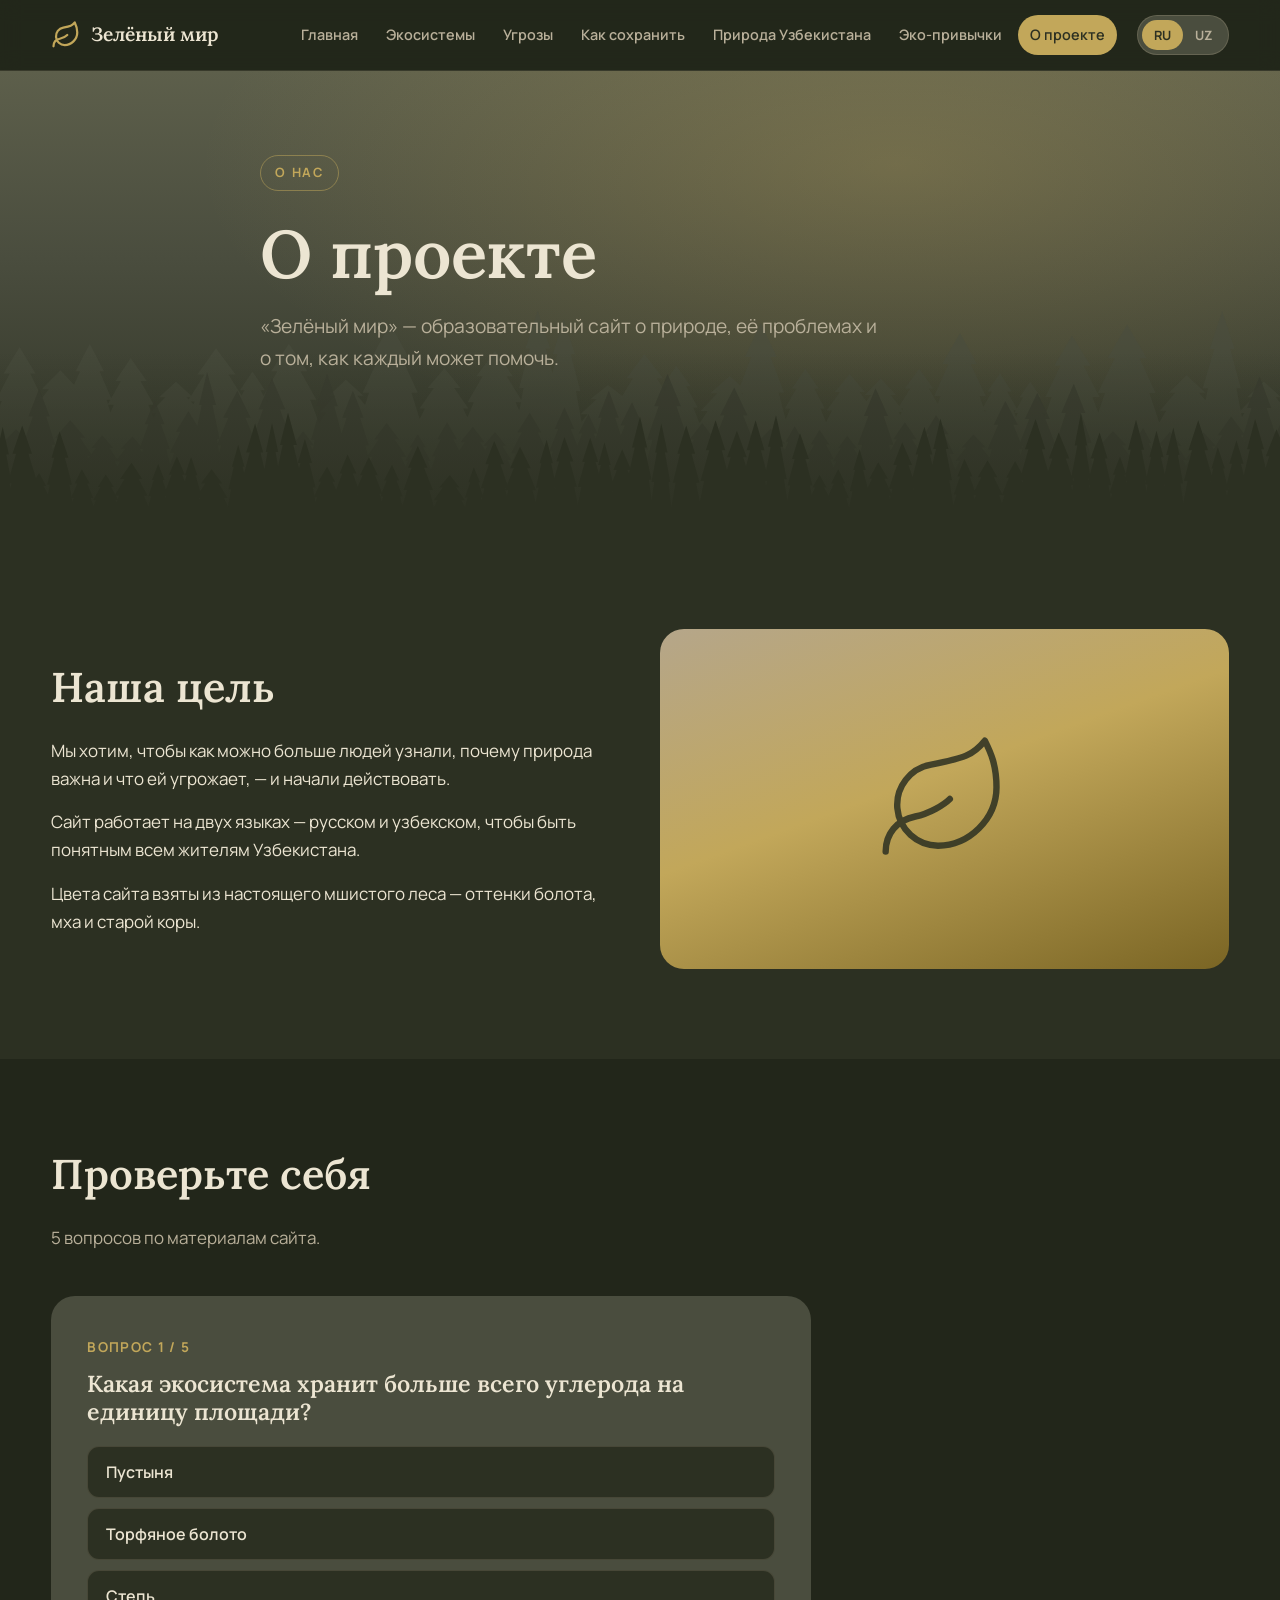
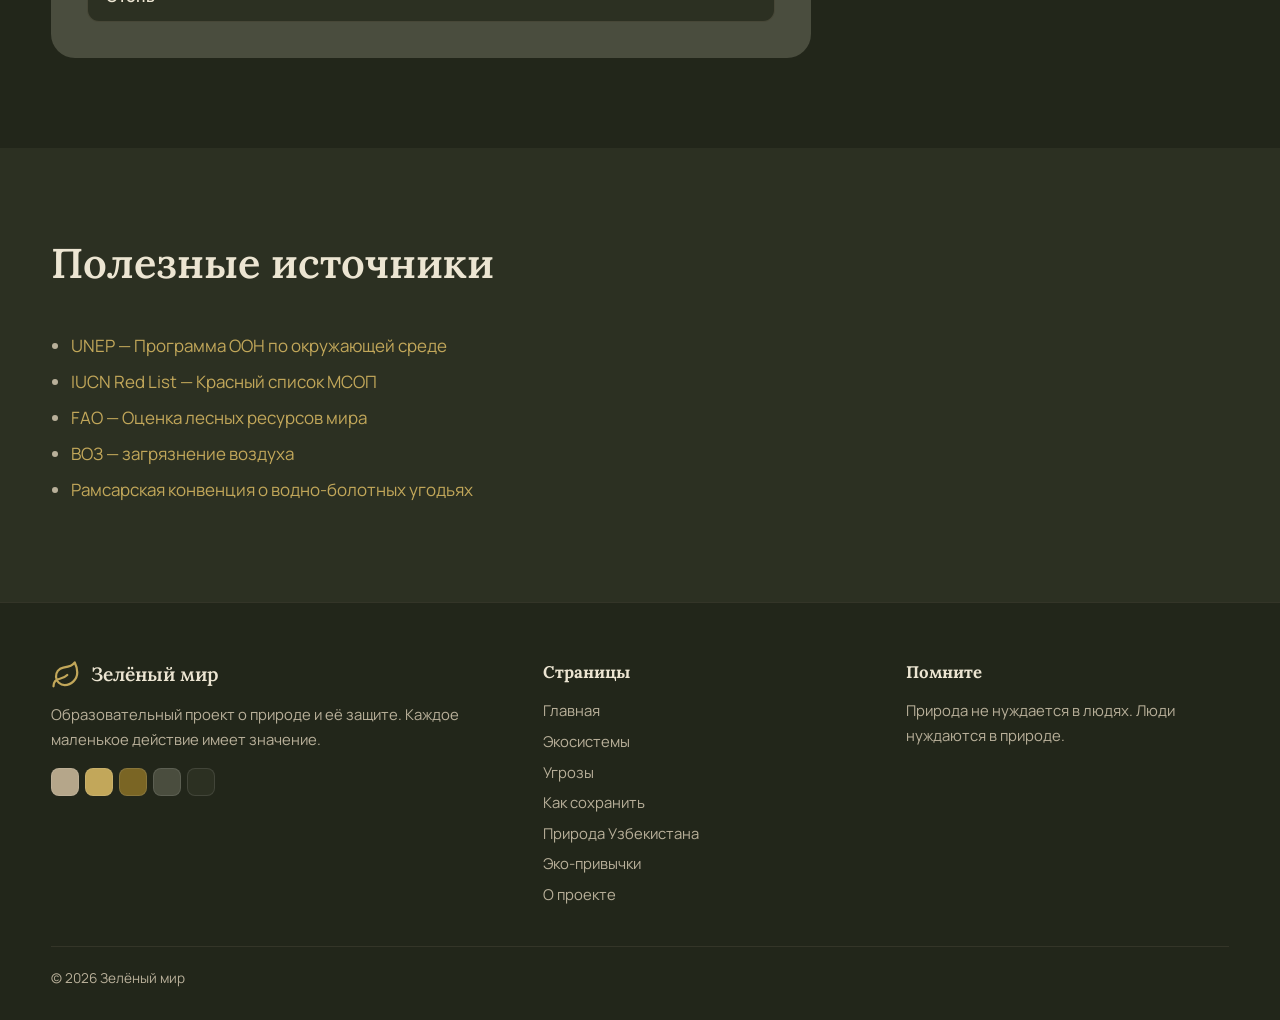
==== about.html @ 2552abb0 "Add files via upload" ====
<!DOCTYPE html>
<html lang="ru">
<head>
<meta charset="UTF-8">
<meta name="viewport" content="width=device-width, initial-scale=1.0">
<title>О проекте — Зелёный мир</title>
<meta name="description" content="Сайт о природе и о том, как её сохранить. Tabiat va uni asrash haqida sayt.">
<meta name="theme-color" content="#2C3022">
<script>try{var l=localStorage.getItem("lang");if(l)document.documentElement.lang=l}catch(e){}</script>
<link rel="icon" href="data:image/svg+xml,%3Csvg xmlns='http://www.w3.org/2000/svg' viewBox='0 0 24 24' fill='none' stroke='%23C2A75A' stroke-width='2'%3E<path d='M11 20A7 7 0 0 1 9.8 6.1C15.5 5 17 4.48 19 2c1 2 2 4.18 2 8 0 5.5-4.78 10-10 10Z'/><path d='M2 21c0-3 1.85-5.36 5.08-6C9.5 14.52 12 13 13 12'/>%3C/svg%3E">
<link rel="preconnect" href="https://fonts.googleapis.com">
<link rel="preconnect" href="https://fonts.gstatic.com" crossorigin>
<link href="https://fonts.googleapis.com/css2?family=Lora:wght@500;600;700&family=Manrope:wght@400;600;700&display=swap" rel="stylesheet">
<link rel="stylesheet" href="css/style.css">
</head>
<body data-title-ru="О проекте — Зелёный мир" data-title-uz="Loyiha haqida — Yashil dunyo">
<header class="header">
  <div class="container">
    <a href="index.html" class="logo"><svg class="icon" viewBox="0 0 24 24" aria-hidden="true"><path d="M11 20A7 7 0 0 1 9.8 6.1C15.5 5 17 4.48 19 2c1 2 2 4.18 2 8 0 5.5-4.78 10-10 10Z"/><path d="M2 21c0-3 1.85-5.36 5.08-6C9.5 14.52 12 13 13 12"/></svg><span data-l="ru">Зелёный мир</span><span data-l="uz">Yashil dunyo</span></a>
    <nav class="nav"><a href="index.html"><span data-l="ru">Главная</span><span data-l="uz">Bosh sahifa</span></a><a href="ecosystems.html"><span data-l="ru">Экосистемы</span><span data-l="uz">Ekotizimlar</span></a><a href="threats.html"><span data-l="ru">Угрозы</span><span data-l="uz">Tahdidlar</span></a><a href="protect.html"><span data-l="ru">Как сохранить</span><span data-l="uz">Qanday asraymiz</span></a><a href="uzbekistan.html"><span data-l="ru">Природа Узбекистана</span><span data-l="uz">Oʻzbekiston tabiati</span></a><a href="habits.html"><span data-l="ru">Эко-привычки</span><span data-l="uz">Eko-odatlar</span></a><a href="about.html" class="active"><span data-l="ru">О проекте</span><span data-l="uz">Loyiha haqida</span></a></nav>
    <div class="lang-switch" role="group" aria-label="Language">
      <button data-set="ru">RU</button><button data-set="uz">UZ</button>
    </div>
    <button class="burger" aria-label="Menu"><svg class="icon" viewBox="0 0 24 24" aria-hidden="true"><path d="M4 6h16M4 12h16M4 18h16"/></svg></button>
  </div>
</header>
<main>
<section class="hero small">
  <div class="container hero-content">
    <span class="eyebrow"><span data-l="ru">О нас</span><span data-l="uz">Biz haqimizda</span></span>
    <h1 data-l="ru">О проекте</h1><h1 data-l="uz">Loyiha haqida</h1>
    <p class="lead" data-l="ru">«Зелёный мир» — образовательный сайт о природе, её проблемах и о том, как каждый может помочь.</p><p class="lead" data-l="uz">«Yashil dunyo» — tabiat, uning muammolari va har kim qanday yordam bera olishi haqidagi taʼlimiy sayt.</p>
    
  </div>
  <svg class="forest" viewBox="0 0 1440 400" preserveAspectRatio="none" aria-hidden="true"><path fill="#4A4D3E" opacity="0.55" d="M0 400 L0 230 L-10 230 L2 184.85 L-5 184.85 L11 142.27999999999997 L4 142.27999999999997 L22 101 L40 142.27999999999997 L34 142.27999999999997 L49 184.85 L43 184.85 L54 230 L31 230 L44 197.45 L37 197.45 L55 166.76 L47 166.76 L68 137 L88 166.76 L81 166.76 L99 197.45 L91 197.45 L104 230 L72 230 L82 183.1 L76 183.1 L90 138.88 L85 138.88 L101 96 L117 138.88 L112 138.88 L126 183.1 L120 183.1 L130 230 L116 230 L128 190.8 L121 190.8 L136 153.83999999999997 L130 153.83999999999997 L147 118 L165 153.83999999999997 L158 153.83999999999997 L173 190.8 L167 190.8 L178 230 L164 230 L176 203.75 L169 203.75 L186 179.0 L179 179.0 L198 155 L217 179.0 L210 179.0 L227 203.75 L220 203.75 L232 230 L205 230 L219 185.55 L211 185.55 L230 143.64 L222 143.64 L243 103 L265 143.64 L257 143.64 L276 185.55 L268 185.55 L282 230 L259 230 L268 198.15 L263 198.15 L275 168.12 L270 168.12 L284 139 L298 168.12 L293 168.12 L305 198.15 L300 198.15 L309 230 L288 230 L302 183.1 L294 183.1 L312 138.88 L305 138.88 L325 96 L346 138.88 L338 138.88 L356 183.1 L349 183.1 L362 230 L354 230 L367 202.7 L360 202.7 L377 176.95999999999998 L370 176.95999999999998 L389 152 L409 176.95999999999998 L402 176.95999999999998 L418 202.7 L411 202.7 L424 230 L402 230 L415 172.25 L408 172.25 L426 117.8 L418 117.8 L439 65 L460 117.8 L452 117.8 L470 172.25 L463 172.25 L476 230 L466 230 L478 196.4 L472 196.4 L488 164.72 L481 164.72 L500 134 L518 164.72 L511 164.72 L527 196.4 L521 196.4 L533 230 L520 230 L533 186.95 L526 186.95 L543 146.36 L536 146.36 L557 107 L577 146.36 L570 146.36 L588 186.95 L580 186.95 L594 230 L580 230 L589 164.9 L584 164.9 L596 103.52 L591 103.52 L605 44 L619 103.52 L614 103.52 L626 164.9 L621 164.9 L630 230 L613 230 L620 169.45 L616 169.45 L627 112.35999999999999 L622 112.35999999999999 L634 57 L647 112.35999999999999 L642 112.35999999999999 L653 169.45 L648 169.45 L656 230 L647 230 L661 205.5 L653 205.5 L671 182.4 L664 182.4 L684 160 L705 182.4 L697 182.4 L715 205.5 L708 205.5 L721 230 L689 230 L702 188.7 L695 188.7 L712 149.76 L705 149.76 L725 112 L746 149.76 L739 149.76 L756 188.7 L749 188.7 L762 230 L733 230 L743 195.0 L737 195.0 L751 162.0 L745 162.0 L761 130 L777 162.0 L772 162.0 L785 195.0 L780 195.0 L790 230 L782 230 L796 200.6 L788 200.6 L807 172.88 L799 172.88 L821 146 L842 172.88 L834 172.88 L853 200.6 L845 200.6 L859 230 L825 230 L836 171.55 L830 171.55 L845 116.44 L838 116.44 L856 63 L874 116.44 L867 116.44 L882 171.55 L876 171.55 L887 230 L879 230 L889 196.75 L883 196.75 L896 165.39999999999998 L891 165.39999999999998 L906 135 L921 165.39999999999998 L916 165.39999999999998 L928 196.75 L923 196.75 L933 230 L925 230 L936 199.55 L930 199.55 L945 170.84 L939 170.84 L956 143 L973 170.84 L967 170.84 L982 199.55 L976 199.55 L987 230 L959 230 L971 202.0 L965 202.0 L980 175.6 L973 175.6 L991 150 L1008 175.6 L1002 175.6 L1017 202.0 L1011 202.0 L1022 230 L1006 230 L1016 196.75 L1010 196.75 L1024 165.39999999999998 L1018 165.39999999999998 L1034 135 L1050 165.39999999999998 L1045 165.39999999999998 L1058 196.75 L1053 196.75 L1063 230 L1045 230 L1058 177.15 L1051 177.15 L1067 127.32 L1060 127.32 L1080 79 L1099 127.32 L1092 127.32 L1109 177.15 L1102 177.15 L1115 230 L1100 230 L1109 199.2 L1104 199.2 L1116 170.16 L1111 170.16 L1125 142 L1138 170.16 L1133 170.16 L1145 199.2 L1140 199.2 L1149 230 L1137 230 L1145 203.75 L1141 203.75 L1151 179.0 L1147 179.0 L1159 155 L1171 179.0 L1167 179.0 L1178 203.75 L1173 203.75 L1181 230 L1170 230 L1183 178.55 L1176 178.55 L1193 130.04 L1186 130.04 L1206 83 L1227 130.04 L1219 130.04 L1237 178.55 L1229 178.55 L1243 230 L1229 230 L1243 172.6 L1235 172.6 L1254 118.47999999999999 L1246 118.47999999999999 L1268 66 L1290 118.47999999999999 L1282 118.47999999999999 L1300 172.6 L1293 172.6 L1307 230 L1299 230 L1312 200.25 L1305 200.25 L1322 172.2 L1315 172.2 L1335 145 L1356 172.2 L1349 172.2 L1366 200.25 L1359 200.25 L1372 230 L1349 230 L1359 165.25 L1353 165.25 L1366 104.19999999999999 L1361 104.19999999999999 L1375 45 L1389 104.19999999999999 L1384 104.19999999999999 L1396 165.25 L1391 165.25 L1400 230 L1388 230 L1400 203.75 L1393 203.75 L1410 179.0 L1403 179.0 L1422 155 L1441 179.0 L1435 179.0 L1451 203.75 L1444 203.75 L1457 230 L1446 230 L1457 182.4 L1451 182.4 L1466 137.51999999999998 L1460 137.51999999999998 L1478 94 L1495 137.51999999999998 L1489 137.51999999999998 L1504 182.4 L1498 182.4 L1509 230 L1440 400 Z"/><path fill="#3a3d30" opacity="0.8" d="M0 400 L0 300 L-10 300 L0 275.15 L-6 275.15 L8 251.72 L2 251.72 L18 229 L34 251.72 L28 251.72 L42 275.15 L36 275.15 L46 300 L23 300 L31 253.1 L26 253.1 L37 208.88 L32 208.88 L44 166 L56 208.88 L52 208.88 L62 253.1 L58 253.1 L65 300 L49 300 L60 270.25 L54 270.25 L68 242.2 L62 242.2 L79 215 L96 242.2 L90 242.2 L104 270.25 L98 270.25 L109 300 L94 300 L102 278.3 L97 278.3 L108 257.84 L103 257.84 L115 238 L127 257.84 L123 257.84 L133 278.3 L129 278.3 L137 300 L127 300 L135 279.0 L130 279.0 L141 259.2 L136 259.2 L149 240 L161 259.2 L157 259.2 L167 279.0 L163 279.0 L171 300 L154 300 L161 259.4 L157 259.4 L167 221.12 L163 221.12 L174 184 L185 221.12 L181 221.12 L191 259.4 L187 259.4 L194 300 L187 300 L196 265.35 L191 265.35 L203 232.68 L198 232.68 L212 201 L226 232.68 L221 232.68 L233 265.35 L228 265.35 L237 300 L216 300 L222 244.0 L219 244.0 L227 191.2 L224 191.2 L233 140 L243 191.2 L239 191.2 L247 244.0 L244 244.0 L250 300 L239 300 L249 254.15 L244 254.15 L257 210.92 L251 210.92 L267 169 L282 210.92 L276 210.92 L289 254.15 L284 254.15 L294 300 L279 300 L288 247.5 L283 247.5 L296 198.0 L291 198.0 L306 150 L321 198.0 L315 198.0 L328 247.5 L323 247.5 L332 300 L319 300 L327 276.2 L322 276.2 L333 253.76 L329 253.76 L341 232 L353 253.76 L349 253.76 L359 276.2 L355 276.2 L363 300 L347 300 L354 245.05 L350 245.05 L361 193.24 L356 193.24 L368 143 L380 193.24 L376 193.24 L386 245.05 L382 245.05 L390 300 L376 300 L384 254.15 L380 254.15 L390 210.92 L385 210.92 L397 169 L409 210.92 L405 210.92 L415 254.15 L411 254.15 L419 300 L409 300 L419 271.65 L413 271.65 L426 244.92 L421 244.92 L435 219 L449 244.92 L444 244.92 L457 271.65 L451 271.65 L461 300 L453 300 L459 277.95 L456 277.95 L464 257.15999999999997 L461 257.15999999999997 L470 237 L479 257.15999999999997 L476 257.15999999999997 L484 277.95 L481 277.95 L487 300 L483 300 L490 271.3 L486 271.3 L496 244.24 L492 244.24 L503 218 L514 244.24 L510 244.24 L520 271.3 L516 271.3 L523 300 L507 300 L516 273.75 L511 273.75 L523 249.0 L518 249.0 L532 225 L545 249.0 L540 249.0 L552 273.75 L547 273.75 L556 300 L534 300 L542 276.55 L538 276.55 L549 254.44 L544 254.44 L557 233 L569 254.44 L565 254.44 L575 276.55 L571 276.55 L579 300 L571 300 L580 266.05 L575 266.05 L587 234.04 L582 234.04 L596 203 L609 234.04 L605 234.04 L616 266.05 L611 266.05 L620 300 L615 300 L622 263.25 L618 263.25 L628 228.6 L624 228.6 L635 195 L646 228.6 L642 228.6 L652 263.25 L648 263.25 L655 300 L644 300 L650 266.75 L646 266.75 L655 235.39999999999998 L651 235.39999999999998 L662 205 L672 235.39999999999998 L668 235.39999999999998 L677 266.75 L673 266.75 L680 300 L664 300 L672 254.15 L668 254.15 L677 210.92 L673 210.92 L685 169 L696 210.92 L692 210.92 L702 254.15 L698 254.15 L705 300 L688 300 L696 260.45 L692 260.45 L703 223.16 L698 223.16 L711 187 L723 223.16 L719 223.16 L729 260.45 L725 260.45 L733 300 L724 300 L734 245.05 L728 245.05 L741 193.24 L736 193.24 L751 143 L766 193.24 L761 193.24 L774 245.05 L768 245.05 L778 300 L765 300 L774 271.65 L769 271.65 L781 244.92 L776 244.92 L790 219 L804 244.92 L799 244.92 L811 271.65 L806 271.65 L815 300 L797 300 L808 252.4 L802 252.4 L815 207.51999999999998 L810 207.51999999999998 L826 164 L841 207.51999999999998 L836 207.51999999999998 L849 252.4 L844 252.4 L854 300 L838 300 L849 274.8 L843 274.8 L857 251.04 L851 251.04 L867 228 L883 251.04 L877 251.04 L891 274.8 L886 274.8 L896 300 L876 300 L882 273.4 L879 273.4 L887 248.32 L884 248.32 L894 224 L904 248.32 L901 248.32 L910 273.4 L906 273.4 L913 300 L904 300 L911 275.5 L907 275.5 L916 252.4 L912 252.4 L922 230 L933 252.4 L929 252.4 L938 275.5 L934 275.5 L941 300 L934 300 L941 278.65 L937 278.65 L946 258.52 L943 258.52 L953 239 L964 258.52 L960 258.52 L969 278.65 L965 278.65 L972 300 L961 300 L970 252.75 L965 252.75 L977 208.2 L972 208.2 L985 165 L999 208.2 L994 208.2 L1005 252.75 L1000 252.75 L1009 300 L994 300 L1003 271.3 L998 271.3 L1009 244.24 L1005 244.24 L1018 218 L1031 244.24 L1026 244.24 L1038 271.3 L1033 271.3 L1041 300 L1030 300 L1038 267.45 L1034 267.45 L1045 236.76 L1040 236.76 L1053 207 L1067 236.76 L1062 236.76 L1073 267.45 L1068 267.45 L1077 300 L1071 300 L1080 277.95 L1075 277.95 L1087 257.15999999999997 L1082 257.15999999999997 L1095 237 L1109 257.15999999999997 L1104 257.15999999999997 L1116 277.95 L1111 277.95 L1120 300 L1108 300 L1116 259.75 L1111 259.75 L1123 221.8 L1118 221.8 L1131 185 L1145 221.8 L1140 221.8 L1151 259.75 L1146 259.75 L1155 300 L1142 300 L1151 255.2 L1146 255.2 L1158 212.95999999999998 L1153 212.95999999999998 L1167 172 L1181 212.95999999999998 L1176 212.95999999999998 L1188 255.2 L1183 255.2 L1192 300 L1184 300 L1192 250.3 L1188 250.3 L1199 203.44 L1194 203.44 L1208 158 L1221 203.44 L1216 203.44 L1228 250.3 L1223 250.3 L1232 300 L1226 300 L1236 276.2 L1230 276.2 L1243 253.76 L1238 253.76 L1252 232 L1267 253.76 L1262 253.76 L1274 276.2 L1269 276.2 L1278 300 L1268 300 L1274 274.45 L1271 274.45 L1279 250.36 L1276 250.36 L1286 227 L1295 250.36 L1292 250.36 L1300 274.45 L1297 274.45 L1303 300 L1293 300 L1302 276.55 L1297 276.55 L1308 254.44 L1303 254.44 L1316 233 L1329 254.44 L1324 254.44 L1335 276.55 L1331 276.55 L1339 300 L1329 300 L1338 276.9 L1333 276.9 L1345 255.12 L1340 255.12 L1354 234 L1368 255.12 L1363 255.12 L1375 276.9 L1370 276.9 L1380 300 L1357 300 L1367 268.15 L1362 268.15 L1375 238.12 L1370 238.12 L1385 209 L1401 238.12 L1396 238.12 L1409 268.15 L1403 268.15 L1414 300 L1393 300 L1401 246.45 L1397 246.45 L1408 195.95999999999998 L1403 195.95999999999998 L1417 147 L1430 195.95999999999998 L1425 195.95999999999998 L1437 246.45 L1432 246.45 L1441 300 L1428 300 L1433 268.15 L1430 268.15 L1438 238.12 L1435 238.12 L1444 209 L1453 238.12 L1450 238.12 L1458 268.15 L1455 268.15 L1461 300 L1453 300 L1459 251.7 L1455 251.7 L1463 206.16 L1460 206.16 L1469 162 L1479 206.16 L1475 206.16 L1484 251.7 L1480 251.7 L1486 300 L1440 400 Z"/><path fill="#2C3022" opacity="1" d="M0 400 L0 360 L-10 360 L-5 312.75 L-8 312.75 L-2 268.2 L-4 268.2 L3 225 L10 268.2 L7 268.2 L13 312.75 L11 312.75 L15 360 L6 360 L13 312.05 L9 312.05 L18 266.84 L14 266.84 L25 223 L36 266.84 L32 266.84 L42 312.05 L38 312.05 L45 360 L28 360 L34 337.95 L31 337.95 L38 317.15999999999997 L35 317.15999999999997 L44 297 L52 317.15999999999997 L49 317.15999999999997 L57 337.95 L54 337.95 L59 360 L50 360 L56 315.2 L53 315.2 L61 272.96 L58 272.96 L67 232 L77 272.96 L73 272.96 L81 315.2 L78 315.2 L84 360 L77 360 L83 335.85 L80 335.85 L87 313.08 L84 313.08 L92 291 L101 313.08 L98 313.08 L105 335.85 L102 335.85 L108 360 L102 360 L108 338.65 L105 338.65 L113 318.52 L110 318.52 L119 299 L128 318.52 L125 318.52 L133 338.65 L130 338.65 L136 360 L126 360 L134 332.35 L129 332.35 L140 306.28 L135 306.28 L148 281 L160 306.28 L156 306.28 L166 332.35 L162 332.35 L170 360 L165 360 L170 333.05 L167 333.05 L173 307.64 L171 307.64 L178 283 L185 307.64 L183 307.64 L189 333.05 L186 333.05 L191 360 L182 360 L188 328.85 L185 328.85 L193 299.48 L190 299.48 L199 271 L208 299.48 L205 299.48 L213 328.85 L209 328.85 L215 360 L202 360 L207 329.2 L204 329.2 L210 300.15999999999997 L208 300.15999999999997 L215 272 L222 300.15999999999997 L220 300.15999999999997 L226 329.2 L223 329.2 L228 360 L217 360 L225 335.85 L220 335.85 L231 313.08 L226 313.08 L238 291 L250 313.08 L246 313.08 L256 335.85 L252 335.85 L260 360 L255 360 L260 322.55 L257 322.55 L263 287.24 L261 287.24 L268 253 L275 287.24 L273 287.24 L279 322.55 L276 322.55 L281 360 L270 360 L276 311.0 L272 311.0 L281 264.8 L277 264.8 L287 220 L296 264.8 L293 264.8 L301 311.0 L298 311.0 L304 360 L293 360 L298 310.65 L295 310.65 L301 264.12 L299 264.12 L306 219 L313 264.12 L310 264.12 L316 310.65 L314 310.65 L318 360 L307 360 L313 305.05 L310 305.05 L318 253.24 L315 253.24 L324 203 L334 253.24 L330 253.24 L339 305.05 L335 305.05 L341 360 L328 360 L334 319.4 L331 319.4 L338 281.12 L335 281.12 L343 244 L351 281.12 L348 281.12 L355 319.4 L352 319.4 L357 360 L350 360 L357 334.45 L353 334.45 L361 310.36 L358 310.36 L368 287 L377 310.36 L374 310.36 L382 334.45 L379 334.45 L385 360 L374 360 L380 327.8 L377 327.8 L385 297.44 L382 297.44 L391 268 L401 297.44 L397 297.44 L405 327.8 L402 327.8 L408 360 L396 360 L403 329.2 L399 329.2 L408 300.15999999999997 L405 300.15999999999997 L415 272 L425 300.15999999999997 L422 300.15999999999997 L430 329.2 L427 329.2 L433 360 L426 360 L431 333.4 L428 333.4 L435 308.32 L432 308.32 L441 284 L449 308.32 L446 308.32 L453 333.4 L450 333.4 L455 360 L450 360 L458 323.25 L454 323.25 L463 288.6 L459 288.6 L470 255 L481 288.6 L477 288.6 L487 323.25 L483 323.25 L490 360 L485 360 L492 339.0 L488 339.0 L498 319.2 L494 319.2 L506 300 L517 319.2 L513 319.2 L523 339.0 L519 339.0 L527 360 L521 360 L526 334.8 L523 334.8 L529 311.04 L527 311.04 L533 288 L540 311.04 L538 311.04 L544 334.8 L541 334.8 L546 360 L538 360 L545 320.45 L541 320.45 L550 283.15999999999997 L546 283.15999999999997 L556 247 L567 283.15999999999997 L563 283.15999999999997 L572 320.45 L568 320.45 L575 360 L564 360 L572 323.6 L568 323.6 L578 289.28 L574 289.28 L585 256 L597 289.28 L593 289.28 L603 323.6 L599 323.6 L606 360 L600 360 L606 319.75 L603 319.75 L609 281.8 L607 281.8 L615 245 L622 281.8 L620 281.8 L626 319.75 L624 319.75 L629 360 L619 360 L625 318.35 L621 318.35 L629 279.08 L626 279.08 L635 241 L645 279.08 L641 279.08 L649 318.35 L646 318.35 L652 360 L648 360 L654 318.7 L650 318.7 L658 279.76 L655 279.76 L664 242 L673 279.76 L670 279.76 L678 318.7 L675 318.7 L681 360 L668 360 L672 321.15 L670 321.15 L676 284.52 L673 284.52 L680 249 L687 284.52 L685 284.52 L691 321.15 L688 321.15 L693 360 L682 360 L689 325.0 L685 325.0 L694 292.0 L690 292.0 L700 260 L710 292.0 L706 292.0 L715 325.0 L711 325.0 L717 360 L704 360 L710 307.15 L706 307.15 L714 257.32 L711 257.32 L720 209 L728 257.32 L725 257.32 L733 307.15 L730 307.15 L735 360 L731 360 L736 311.0 L733 311.0 L739 264.8 L737 264.8 L744 220 L751 264.8 L748 264.8 L754 311.0 L752 311.0 L756 360 L754 360 L760 312.05 L757 312.05 L765 266.84 L762 266.84 L772 223 L782 266.84 L778 266.84 L787 312.05 L783 312.05 L790 360 L785 360 L792 309.25 L788 309.25 L798 261.4 L794 261.4 L805 215 L816 261.4 L812 261.4 L821 309.25 L817 309.25 L824 360 L810 360 L817 314.85 L813 314.85 L822 272.28 L818 272.28 L829 231 L840 272.28 L836 272.28 L846 314.85 L842 314.85 L849 360 L832 360 L839 309.25 L835 309.25 L844 261.4 L840 261.4 L850 215 L860 261.4 L856 261.4 L865 309.25 L861 309.25 L867 360 L857 360 L863 306.45 L860 306.45 L867 255.95999999999998 L864 255.95999999999998 L873 207 L881 255.95999999999998 L878 255.95999999999998 L885 306.45 L882 306.45 L888 360 L883 360 L889 316.25 L886 316.25 L894 275.0 L891 275.0 L900 235 L910 275.0 L906 275.0 L914 316.25 L911 316.25 L917 360 L907 360 L913 339.0 L910 339.0 L917 319.2 L914 319.2 L922 300 L930 319.2 L927 319.2 L935 339.0 L932 339.0 L937 360 L929 360 L934 335.85 L931 335.85 L938 313.08 L935 313.08 L943 291 L951 313.08 L948 313.08 L955 335.85 L952 335.85 L957 360 L954 360 L959 325.0 L956 325.0 L962 292.0 L960 292.0 L967 260 L974 292.0 L971 292.0 L977 325.0 L975 325.0 L979 360 L969 360 L976 332.0 L972 332.0 L981 305.6 L978 305.6 L988 280 L999 305.6 L995 305.6 L1004 332.0 L1000 332.0 L1007 360 L997 360 L1004 321.15 L1000 321.15 L1009 284.52 L1005 284.52 L1015 249 L1026 284.52 L1022 284.52 L1031 321.15 L1027 321.15 L1034 360 L1022 360 L1029 312.75 L1025 312.75 L1033 268.2 L1030 268.2 L1040 225 L1049 268.2 L1046 268.2 L1054 312.75 L1050 312.75 L1057 360 L1043 360 L1048 308.2 L1045 308.2 L1053 259.36 L1050 259.36 L1058 212 L1067 259.36 L1064 259.36 L1071 308.2 L1068 308.2 L1074 360 L1070 360 L1076 330.25 L1073 330.25 L1080 302.2 L1077 302.2 L1085 275 L1094 302.2 L1091 302.2 L1098 330.25 L1095 330.25 L1101 360 L1091 360 L1098 330.95 L1094 330.95 L1104 303.56 L1100 303.56 L1111 277 L1122 303.56 L1118 303.56 L1128 330.95 L1124 330.95 L1131 360 L1124 360 L1130 331.3 L1127 331.3 L1135 304.24 L1132 304.24 L1142 278 L1152 304.24 L1148 304.24 L1157 331.3 L1153 331.3 L1159 360 L1144 360 L1151 308.55 L1147 308.55 L1157 260.03999999999996 L1153 260.03999999999996 L1165 213 L1176 260.03999999999996 L1172 260.03999999999996 L1182 308.55 L1178 308.55 L1185 360 L1171 360 L1178 315.9 L1174 315.9 L1184 274.32 L1180 274.32 L1191 234 L1203 274.32 L1199 274.32 L1209 315.9 L1205 315.9 L1212 360 L1203 360 L1208 305.4 L1205 305.4 L1212 253.92 L1209 253.92 L1216 204 L1223 253.92 L1221 253.92 L1227 305.4 L1224 305.4 L1229 360 L1220 360 L1226 315.9 L1223 315.9 L1231 274.32 L1227 274.32 L1237 234 L1246 274.32 L1243 274.32 L1250 315.9 L1247 315.9 L1253 360 L1246 360 L1251 328.85 L1248 328.85 L1255 299.48 L1252 299.48 L1260 271 L1267 299.48 L1265 299.48 L1271 328.85 L1269 328.85 L1274 360 L1263 360 L1268 308.9 L1265 308.9 L1272 260.72 L1269 260.72 L1278 214 L1287 260.72 L1284 260.72 L1291 308.9 L1288 308.9 L1293 360 L1286 360 L1291 314.85 L1288 314.85 L1295 272.28 L1293 272.28 L1301 231 L1309 272.28 L1306 272.28 L1313 314.85 L1310 314.85 L1316 360 L1306 360 L1311 313.1 L1308 313.1 L1315 268.88 L1312 268.88 L1320 226 L1327 268.88 L1325 268.88 L1331 313.1 L1328 313.1 L1333 360 L1329 360 L1336 309.25 L1332 309.25 L1341 261.4 L1337 261.4 L1348 215 L1359 261.4 L1355 261.4 L1365 309.25 L1361 309.25 L1368 360 L1356 360 L1361 323.95 L1359 323.95 L1365 289.96 L1363 289.96 L1370 257 L1378 289.96 L1376 289.96 L1382 323.95 L1379 323.95 L1385 360 L1377 360 L1382 320.1 L1379 320.1 L1386 282.48 L1383 282.48 L1391 246 L1399 282.48 L1396 282.48 L1403 320.1 L1400 320.1 L1405 360 L1395 360 L1401 308.55 L1398 308.55 L1406 260.03999999999996 L1403 260.03999999999996 L1412 213 L1422 260.03999999999996 L1419 260.03999999999996 L1427 308.55 L1424 308.55 L1430 360 L1414 360 L1422 314.15 L1418 314.15 L1428 270.91999999999996 L1424 270.91999999999996 L1436 229 L1449 270.91999999999996 L1444 270.91999999999996 L1455 314.15 L1451 314.15 L1459 360 L1453 360 L1459 307.15 L1456 307.15 L1463 257.32 L1460 257.32 L1469 209 L1477 257.32 L1474 257.32 L1482 307.15 L1479 307.15 L1484 360 L1440 400 Z"/></svg>
  <div class="fog"></div>
</section>
<section class="block">
  <div class="container grid-2">
    <div class="reveal">
      <h2 data-l="ru">Наша цель</h2><h2 data-l="uz">Bizning maqsadimiz</h2>
      <p data-l="ru">Мы хотим, чтобы как можно больше людей узнали, почему природа важна и что ей угрожает, — и начали действовать.</p><p data-l="uz">Imkon qadar koʻproq odam tabiat nima uchun muhimligini va unga nima tahdid solayotganini bilib, harakat qilishni boshlashini istaymiz.</p>
      <p data-l="ru">Сайт работает на двух языках — русском и узбекском, чтобы быть понятным всем жителям Узбекистана.</p><p data-l="uz">Sayt ikki tilda — rus va oʻzbek tillarida ishlaydi, shunda Oʻzbekistonning barcha aholisi uchun tushunarli boʻladi.</p>
      <p data-l="ru">Цвета сайта взяты из настоящего мшистого леса — оттенки болота, мха и старой коры.</p><p data-l="uz">Sayt ranglari haqiqiy moxli oʻrmondan olingan — botqoq, mox va eski poʻstloq tuslari.</p>
    </div>
    <div class="panel reveal"><svg class="icon" viewBox="0 0 24 24" aria-hidden="true"><path d="M11 20A7 7 0 0 1 9.8 6.1C15.5 5 17 4.48 19 2c1 2 2 4.18 2 8 0 5.5-4.78 10-10 10Z"/><path d="M2 21c0-3 1.85-5.36 5.08-6C9.5 14.52 12 13 13 12"/></svg></div>
  </div>
</section>
<section class="block alt">
  <div class="container">
    <div class="section-head reveal"><h2 data-l="ru">Проверьте себя</h2><h2 data-l="uz">Oʻzingizni sinang</h2><p data-l="ru">5 вопросов по материалам сайта.</p><p data-l="uz">Sayt materiallari boʻyicha 5 ta savol.</p></div>
    <div class="quiz reveal" id="quiz"></div>
  </div>
</section>
<section class="block">
  <div class="container">
    <div class="section-head reveal"><h2 data-l="ru">Полезные источники</h2><h2 data-l="uz">Foydali manbalar</h2></div>
    <ul class="sources reveal">
      <li><a href="https://www.unep.org/" target="_blank" rel="noopener">UNEP — <span data-l="ru">Программа ООН по окружающей среде</span><span data-l="uz">BMT Atrof-muhit dasturi</span></a></li>
      <li><a href="https://www.iucnredlist.org/" target="_blank" rel="noopener">IUCN Red List — <span data-l="ru">Красный список МСОП</span><span data-l="uz">XTMI Qizil roʻyxati</span></a></li>
      <li><a href="https://www.fao.org/forest-resources-assessment/" target="_blank" rel="noopener">FAO — <span data-l="ru">Оценка лесных ресурсов мира</span><span data-l="uz">Jahon oʻrmon resurslarini baholash</span></a></li>
      <li><a href="https://www.who.int/health-topics/air-pollution" target="_blank" rel="noopener"><span data-l="ru">ВОЗ — загрязнение воздуха</span><span data-l="uz">JSST — havo ifloslanishi</span></a></li>
      <li><a href="https://www.ramsar.org/" target="_blank" rel="noopener"><span data-l="ru">Рамсарская конвенция о водно-болотных угодьях</span><span data-l="uz">Suv-botqoq yerlari toʻgʻrisidagi Ramsar konvensiyasi</span></a></li>
    </ul>
  </div>
</section>
</main>
<footer class="footer">
  <div class="container">
    <div class="cols">
      <div>
        <a href="index.html" class="logo"><svg class="icon" viewBox="0 0 24 24" aria-hidden="true"><path d="M11 20A7 7 0 0 1 9.8 6.1C15.5 5 17 4.48 19 2c1 2 2 4.18 2 8 0 5.5-4.78 10-10 10Z"/><path d="M2 21c0-3 1.85-5.36 5.08-6C9.5 14.52 12 13 13 12"/></svg><span data-l="ru">Зелёный мир</span><span data-l="uz">Yashil dunyo</span></a>
        <p style="margin-top:12px" data-l="ru">Образовательный проект о природе и её защите. Каждое маленькое действие имеет значение.</p><p style="margin-top:12px" data-l="uz">Tabiat va uni muhofaza qilish haqidagi taʼlimiy loyiha. Har bir kichik harakat muhim.</p>
        <div class="palette"><i style="background:#B5A68A"></i><i style="background:#C2A75A"></i><i style="background:#7A6524"></i><i style="background:#4A4D3E"></i><i style="background:#2C3022"></i></div>
      </div>
      <div><h4><span data-l="ru">Страницы</span><span data-l="uz">Sahifalar</span></h4><ul><li><a href="index.html"><span data-l="ru">Главная</span><span data-l="uz">Bosh sahifa</span></a></li><li><a href="ecosystems.html"><span data-l="ru">Экосистемы</span><span data-l="uz">Ekotizimlar</span></a></li><li><a href="threats.html"><span data-l="ru">Угрозы</span><span data-l="uz">Tahdidlar</span></a></li><li><a href="protect.html"><span data-l="ru">Как сохранить</span><span data-l="uz">Qanday asraymiz</span></a></li><li><a href="uzbekistan.html"><span data-l="ru">Природа Узбекистана</span><span data-l="uz">Oʻzbekiston tabiati</span></a></li><li><a href="habits.html"><span data-l="ru">Эко-привычки</span><span data-l="uz">Eko-odatlar</span></a></li><li><a href="about.html"><span data-l="ru">О проекте</span><span data-l="uz">Loyiha haqida</span></a></li></ul></div>
      <div>
        <h4><span data-l="ru">Помните</span><span data-l="uz">Esda tuting</span></h4>
        <p data-l="ru">Природа не нуждается в людях. Люди нуждаются в природе.</p><p data-l="uz">Tabiatga inson kerak emas. Insonga tabiat kerak.</p>
      </div>
    </div>
    <div class="copy">© 2026 <span data-l="ru">Зелёный мир</span><span data-l="uz">Yashil dunyo</span></div>
  </div>
</footer>
<script>
window.QUIZ = [
 {q:{ru:"Какая экосистема хранит больше всего углерода на единицу площади?",uz:"Qaysi ekotizim maydon birligiga eng koʻp uglerod saqlaydi?"},
  a:[{ru:"Пустыня",uz:"Choʻl"},{ru:"Торфяное болото",uz:"Torfli botqoq"},{ru:"Степь",uz:"Dasht"}],c:1},
 {q:{ru:"Из-за чего в основном высохло Аральское море?",uz:"Orol dengizi asosan nima sababdan qurib qoldi?"},
  a:[{ru:"Из-за землетрясения",uz:"Zilzila tufayli"},{ru:"Из-за забора воды рек на орошение",uz:"Daryo suvining sugʻorishga olinishi tufayli"},{ru:"Из-за таяния ледников",uz:"Muzliklar erishi tufayli"}],c:1},
 {q:{ru:"Что означает первая «R» в правиле трёх «R»?",uz:"Uch «R» qoidasidagi birinchi «R» nimani anglatadi?"},
  a:[{ru:"Reduce — сокращай",uz:"Reduce — kamaytir"},{ru:"Run — беги",uz:"Run — yugur"},{ru:"Repair — чини",uz:"Repair — tuzat"}],c:0},
 {q:{ru:"Какое животное живёт в горах Узбекистана и занесено в Красную книгу?",uz:"Qaysi hayvon Oʻzbekiston togʻlarida yashaydi va Qizil kitobga kiritilgan?"},
  a:[{ru:"Белый медведь",uz:"Oq ayiq"},{ru:"Кенгуру",uz:"Kenguru"},{ru:"Снежный барс",uz:"Qor qoploni"}],c:2},
 {q:{ru:"Какое растение сажают на высохшем дне Арала против пыльных бурь?",uz:"Chang boʻronlariga qarshi Orolning qurigan tubiga qaysi oʻsimlik ekilmoqda?"},
  a:[{ru:"Саксаул",uz:"Saksovul"},{ru:"Пальма",uz:"Palma"},{ru:"Рис",uz:"Sholi"}],c:0},
];
</script>
<script src="js/main.js"></script>
</body>
</html>
---- css/style.css ----
/* ===== Болотная палитра ===== */
:root {
  --sand: #B5A68A;      /* светлый бежево-серый */
  --moss-gold: #C2A75A; /* золотистый мох */
  --olive: #7A6524;     /* оливково-коричневый */
  --bog: #4A4D3E;       /* тёмный болотный */
  --deep: #2C3022;      /* глубокий болотный */
  --deeper: #22261A;
  --text: #ECE5D2;
  --text-muted: #B9B09A;
  --radius: 18px;
  --shadow: 0 18px 40px -20px rgba(0,0,0,.6);
  --max: 1180px;
}

/* ===== Переключение языка ===== */
html[lang="ru"] [data-l="uz"],
html[lang="uz"] [data-l="ru"] { display: none !important; }

* { box-sizing: border-box; margin: 0; padding: 0; }
html { scroll-behavior: smooth; }
body {
  font-family: "Manrope", system-ui, sans-serif;
  background: var(--deep);
  color: var(--text);
  line-height: 1.65;
  font-size: 17px;
  -webkit-font-smoothing: antialiased;
}
img, svg { display: block; max-width: 100%; }
a { color: var(--moss-gold); text-decoration: none; }
h1, h2, h3 { font-family: "Lora", Georgia, serif; line-height: 1.2; font-weight: 600; }
h1 { font-size: clamp(2.3rem, 5.5vw, 4.2rem); }
h2 { font-size: clamp(1.7rem, 3.4vw, 2.6rem); margin-bottom: .6em; }
h3 { font-size: 1.3rem; margin-bottom: .4em; }
p + p { margin-top: .9em; }
.container { width: min(var(--max), 92%); margin-inline: auto; }
.icon { width: 26px; height: 26px; fill: none; stroke: currentColor; stroke-width: 1.8; stroke-linecap: round; stroke-linejoin: round; }

/* ===== Шапка ===== */
.header {
  position: sticky; top: 0; z-index: 50;
  background: rgba(34, 38, 26, .88);
  backdrop-filter: blur(10px);
  border-bottom: 1px solid rgba(181,166,138,.15);
}
.header .container { display: flex; align-items: center; gap: 20px; height: 70px; }
.logo { display: flex; align-items: center; gap: 10px; color: var(--text); font-family: "Lora", serif; font-weight: 600; font-size: 1.2rem; white-space: nowrap; }
.logo .icon { color: var(--moss-gold); width: 30px; height: 30px; }
.nav { display: flex; gap: 4px; margin-left: auto; }
.nav a {
  color: var(--text-muted); padding: 8px 12px; border-radius: 999px;
  font-size: .9rem; font-weight: 600; transition: .2s;
}
.nav a:hover { color: var(--text); background: rgba(181,166,138,.1); }
.nav a.active { color: var(--deep); background: var(--moss-gold); }

.lang-switch {
  display: flex; background: var(--bog); border-radius: 999px; padding: 4px;
  border: 1px solid rgba(181,166,138,.25); flex-shrink: 0;
}
.lang-switch button {
  border: 0; background: transparent; color: var(--text-muted);
  font: 700 .8rem "Manrope", sans-serif; padding: 6px 12px; border-radius: 999px; cursor: pointer;
  transition: .2s;
}
html[lang="ru"] .lang-switch [data-set="ru"],
html[lang="uz"] .lang-switch [data-set="uz"] { background: var(--moss-gold); color: var(--deep); }

.burger { display: none; background: none; border: 0; color: var(--text); cursor: pointer; padding: 6px; }
.burger .icon { width: 28px; height: 28px; }

/* ===== Hero ===== */
.hero {
  position: relative; overflow: hidden;
  min-height: 88vh; display: flex; align-items: center;
  background:
    radial-gradient(ellipse at 70% 20%, rgba(194,167,90,.28), transparent 55%),
    linear-gradient(180deg, #5d5f4b 0%, var(--bog) 40%, var(--deep) 100%);
}
.hero.small { min-height: 52vh; }
.hero-content { position: relative; z-index: 3; padding: 80px 0 160px; max-width: 760px; }
.eyebrow {
  display: inline-block; font-size: .8rem; letter-spacing: .14em; text-transform: uppercase; font-weight: 700;
  color: var(--moss-gold); border: 1px solid rgba(194,167,90,.5); padding: 6px 14px; border-radius: 999px; margin-bottom: 22px;
}
.hero p.lead { font-size: 1.2rem; color: var(--text-muted); margin-top: 18px; max-width: 620px; }
.forest { position: absolute; left: 0; right: 0; bottom: 0; width: 100%; height: 55%; z-index: 1; }
.fog {
  position: absolute; inset: auto 0 0 0; height: 40%; z-index: 2;
  background: linear-gradient(180deg, transparent, var(--deep));
}
.btns { display: flex; flex-wrap: wrap; gap: 12px; margin-top: 30px; }
.btn {
  display: inline-flex; align-items: center; gap: 8px;
  padding: 14px 26px; border-radius: 999px; font-weight: 700; transition: .25s;
}
.btn-primary { background: var(--moss-gold); color: var(--deep); }
.btn-primary:hover { background: #d6bc6e; transform: translateY(-2px); }
.btn-ghost { border: 1.5px solid var(--sand); color: var(--text); }
.btn-ghost:hover { background: rgba(181,166,138,.12); }

/* ===== Секции ===== */
section.block { padding: 90px 0; }
section.alt { background: var(--deeper); }
.section-head { max-width: 720px; margin-bottom: 44px; }
.section-head p { color: var(--text-muted); }

.grid { display: grid; gap: 22px; grid-template-columns: repeat(auto-fit, minmax(260px, 1fr)); }
.grid-2 { display: grid; gap: 40px; grid-template-columns: 1fr 1fr; align-items: center; }

.card {
  background: var(--bog); border-radius: var(--radius); padding: 30px;
  border: 1px solid rgba(181,166,138,.14); box-shadow: var(--shadow);
  transition: transform .3s, border-color .3s;
}
.card:hover { transform: translateY(-4px); border-color: rgba(194,167,90,.5); }
.card p { color: var(--text-muted); font-size: .97rem; }
.card .badge {
  width: 54px; height: 54px; border-radius: 14px; display: grid; place-items: center;
  background: rgba(194,167,90,.15); color: var(--moss-gold); margin-bottom: 18px;
}
.card .tag { display: inline-block; margin-top: 14px; font-size: .8rem; font-weight: 700; color: var(--moss-gold); }
a.card { display: block; color: inherit; }
a.card h3 { color: var(--text); }
.card .more { margin-top: 16px; font-weight: 700; color: var(--moss-gold); font-size: .9rem; }

.card.gold { background: var(--olive); }
.card.gold p { color: #e7dcbc; }
.card.gold .badge { background: rgba(44,48,34,.35); color: var(--text); }

/* статистика */
.stats { display: grid; grid-template-columns: repeat(auto-fit, minmax(200px, 1fr)); gap: 22px; }
.stat { border-left: 3px solid var(--moss-gold); padding: 6px 0 6px 20px; }
.stat b { display: block; font-family: "Lora", serif; font-size: 2.6rem; color: var(--moss-gold); line-height: 1.1; }
.stat span { color: var(--text-muted); font-size: .95rem; }

/* цитата-баннер */
.banner {
  background: linear-gradient(120deg, var(--olive), var(--bog));
  border-radius: 26px; padding: 56px; text-align: center;
}
.banner h2 { max-width: 760px; margin: 0 auto .4em; }
.banner p { color: #e4dac0; max-width: 620px; margin: 0 auto; }

/* иллюстрация-панель */
.panel {
  border-radius: 24px; min-height: 340px; position: relative; overflow: hidden;
  background: linear-gradient(160deg, var(--sand), var(--moss-gold) 45%, var(--olive));
  display: grid; place-items: center; color: var(--deep);
}
.panel .icon { width: 140px; height: 140px; stroke-width: 1.1; opacity: .85; }

/* список-шаги */
.steps { counter-reset: step; display: grid; gap: 16px; }
.step {
  counter-increment: step; display: grid; grid-template-columns: 56px 1fr; gap: 18px;
  background: var(--bog); padding: 22px 24px; border-radius: var(--radius);
}
.step::before {
  content: counter(step); width: 56px; height: 56px; border-radius: 50%;
  display: grid; place-items: center; background: var(--moss-gold); color: var(--deep);
  font: 700 1.3rem "Lora", serif;
}
.step p { color: var(--text-muted); font-size: .96rem; }

/* таймлайн */
.timeline { position: relative; padding-left: 34px; }
.timeline::before { content: ""; position: absolute; left: 9px; top: 6px; bottom: 6px; width: 2px; background: var(--olive); }
.tl-item { position: relative; margin-bottom: 32px; }
.tl-item::before {
  content: ""; position: absolute; left: -32px; top: 6px; width: 16px; height: 16px; border-radius: 50%;
  background: var(--moss-gold); box-shadow: 0 0 0 5px rgba(194,167,90,.2);
}
.tl-item b { color: var(--moss-gold); font-family: "Lora", serif; font-size: 1.3rem; }
.tl-item p { color: var(--text-muted); }

/* чек-лист */
.checklist { display: grid; gap: 12px; grid-template-columns: repeat(auto-fit, minmax(320px, 1fr)); }
.check {
  display: flex; gap: 14px; align-items: flex-start; cursor: pointer;
  background: var(--bog); padding: 18px 20px; border-radius: 14px; border: 1px solid transparent; transition: .2s;
  user-select: none;
}
.check:hover { border-color: rgba(194,167,90,.4); }
.check input { display: none; }
.check .box {
  width: 26px; height: 26px; border-radius: 8px; border: 2px solid var(--sand); flex-shrink: 0;
  display: grid; place-items: center; transition: .2s; margin-top: 1px;
}
.check .box svg { width: 16px; height: 16px; stroke: var(--deep); stroke-width: 3; fill: none; opacity: 0; }
.check input:checked + .box { background: var(--moss-gold); border-color: var(--moss-gold); }
.check input:checked + .box svg { opacity: 1; }
.check input:checked ~ .txt { color: var(--text-muted); text-decoration: line-through; text-decoration-color: var(--olive); }
.progress-wrap { background: var(--bog); border-radius: 999px; height: 14px; overflow: hidden; margin: 18px 0 8px; }
.progress-bar { height: 100%; width: 0; background: linear-gradient(90deg, var(--olive), var(--moss-gold)); transition: width .4s; }
.progress-label { color: var(--text-muted); font-weight: 600; }

/* квиз */
.quiz { background: var(--bog); border-radius: 24px; padding: 36px; max-width: 760px; }
.quiz .q-count { color: var(--moss-gold); font-weight: 700; font-size: .85rem; letter-spacing: .1em; text-transform: uppercase; }
.quiz h3 { margin: 10px 0 20px; font-size: 1.45rem; }
.options { display: grid; gap: 10px; }
.options button {
  text-align: left; padding: 14px 18px; border-radius: 12px; cursor: pointer;
  background: var(--deep); color: var(--text); border: 1.5px solid rgba(181,166,138,.2);
  font: 600 1rem "Manrope", sans-serif; transition: .2s;
}
.options button:hover:not(:disabled) { border-color: var(--moss-gold); }
.options button.right { background: #5b6b33; border-color: #a7bf5c; }
.options button.wrong { background: #6b3a2a; border-color: #c3734f; }
.quiz .next { margin-top: 20px; border: 0; cursor: pointer; font-family: inherit; font-size: 1rem; }
.quiz .result b { font-family: "Lora", serif; font-size: 3rem; color: var(--moss-gold); display: block; }

/* источники */
.sources li { margin: 0 0 8px 20px; color: var(--text-muted); }

/* ===== Подвал ===== */
.footer { background: var(--deeper); border-top: 1px solid rgba(181,166,138,.12); padding: 56px 0 30px; }
.footer .cols { display: grid; grid-template-columns: 1.4fr 1fr 1fr; gap: 40px; }
.footer p, .footer li { color: var(--text-muted); font-size: .93rem; }
.footer ul { list-style: none; display: grid; gap: 6px; }
.footer ul a { color: var(--text-muted); }
.footer ul a:hover { color: var(--moss-gold); }
.footer h4 { font-family: "Lora", serif; margin-bottom: 12px; font-size: 1.05rem; }
.palette { display: flex; gap: 6px; margin-top: 16px; }
.palette i { width: 28px; height: 28px; border-radius: 8px; border: 1px solid rgba(255,255,255,.1); }
.copy { margin-top: 40px; padding-top: 20px; border-top: 1px solid rgba(181,166,138,.12); font-size: .85rem; color: var(--text-muted); }

/* ===== Анимация появления ===== */
.reveal { opacity: 0; transform: translateY(24px); transition: opacity .7s ease, transform .7s ease; }
.reveal.show { opacity: 1; transform: none; }
@media (prefers-reduced-motion: reduce) {
  .reveal { opacity: 1; transform: none; transition: none; }
  html { scroll-behavior: auto; }
}

/* ===== Адаптив ===== */
@media (max-width: 1100px) {
  .burger { display: block; order: 3; }
  .lang-switch { margin-left: auto; }
  .nav {
    position: absolute; top: 70px; left: 0; right: 0; flex-direction: column; gap: 2px;
    background: var(--deeper); padding: 12px 4%; border-bottom: 1px solid rgba(181,166,138,.15);
    display: none;
  }
  .nav.open { display: flex; }
  .nav a { padding: 12px 16px; font-size: 1rem; }
}
@media (max-width: 800px) {
  .grid-2 { grid-template-columns: 1fr; }
  .footer .cols { grid-template-columns: 1fr; }
  .banner { padding: 36px 24px; }
  section.block { padding: 64px 0; }
  .checklist { grid-template-columns: 1fr; }
  .quiz { padding: 24px; }
}
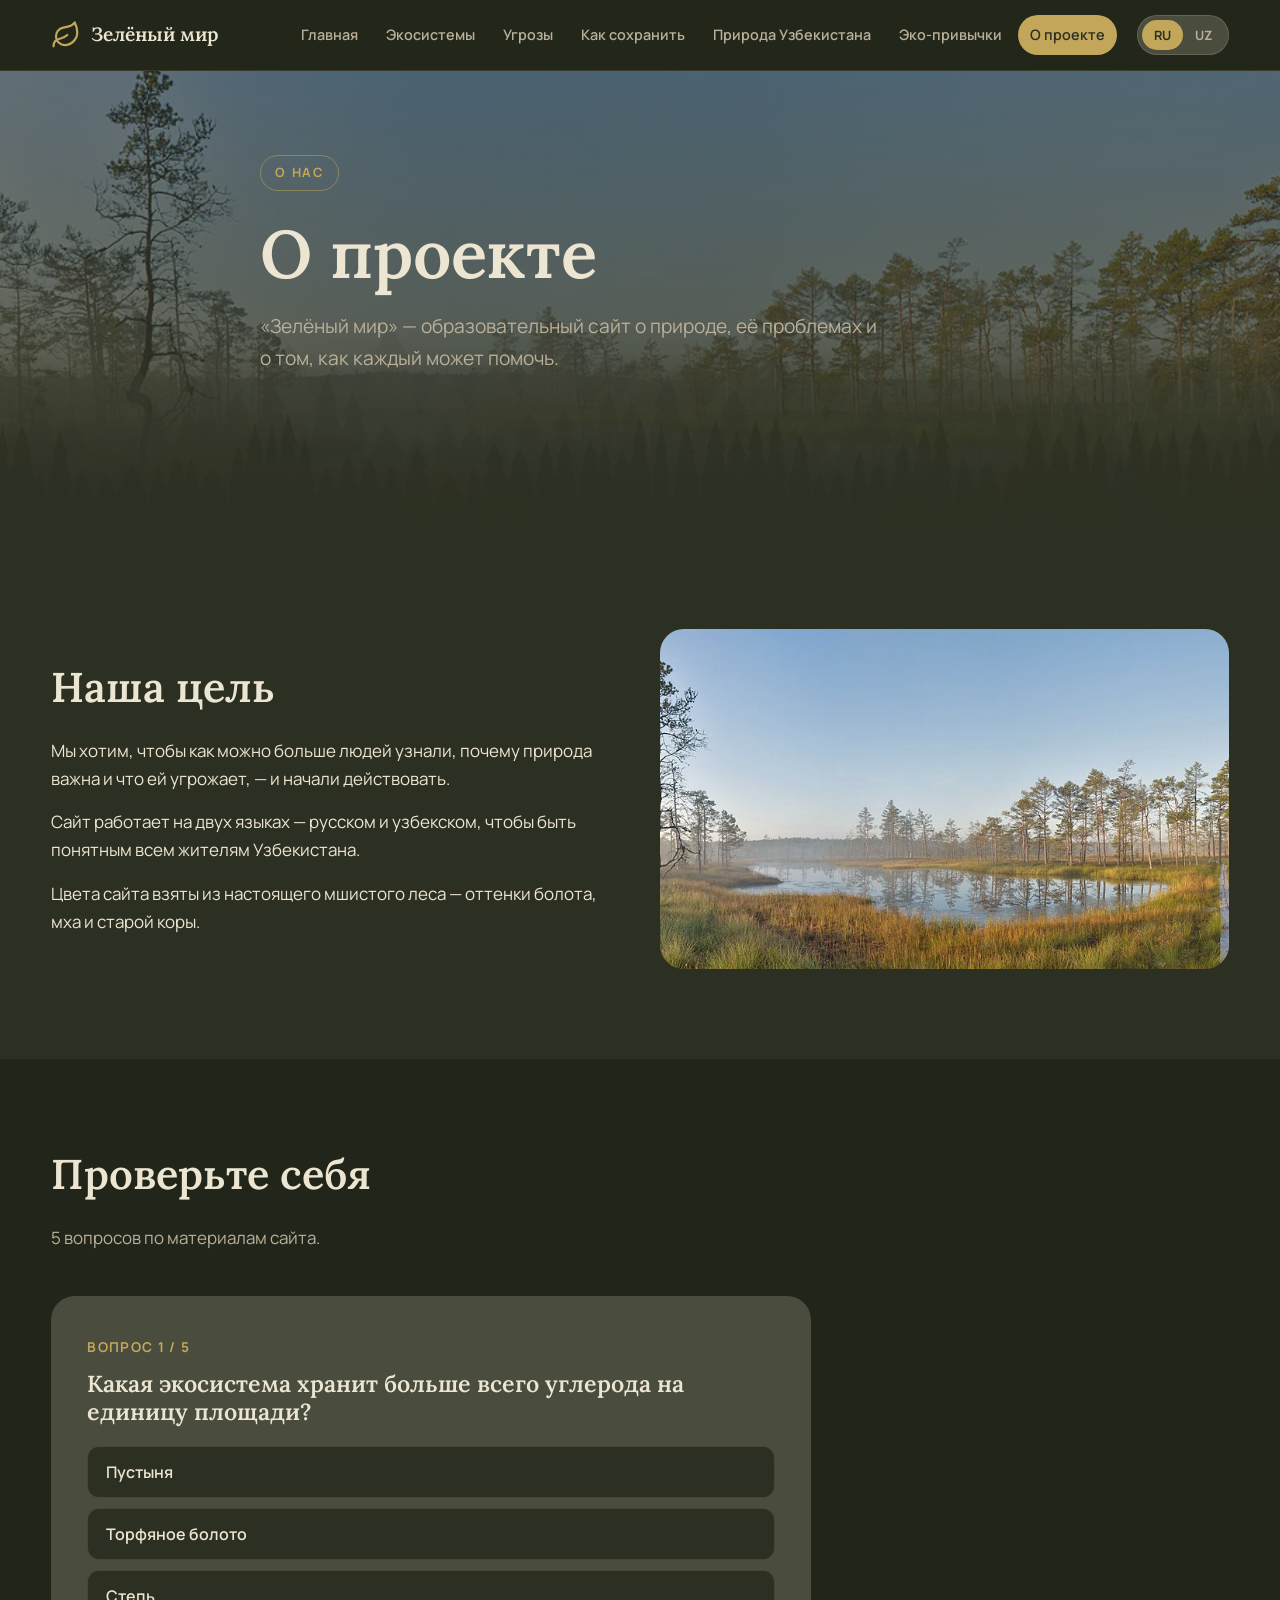
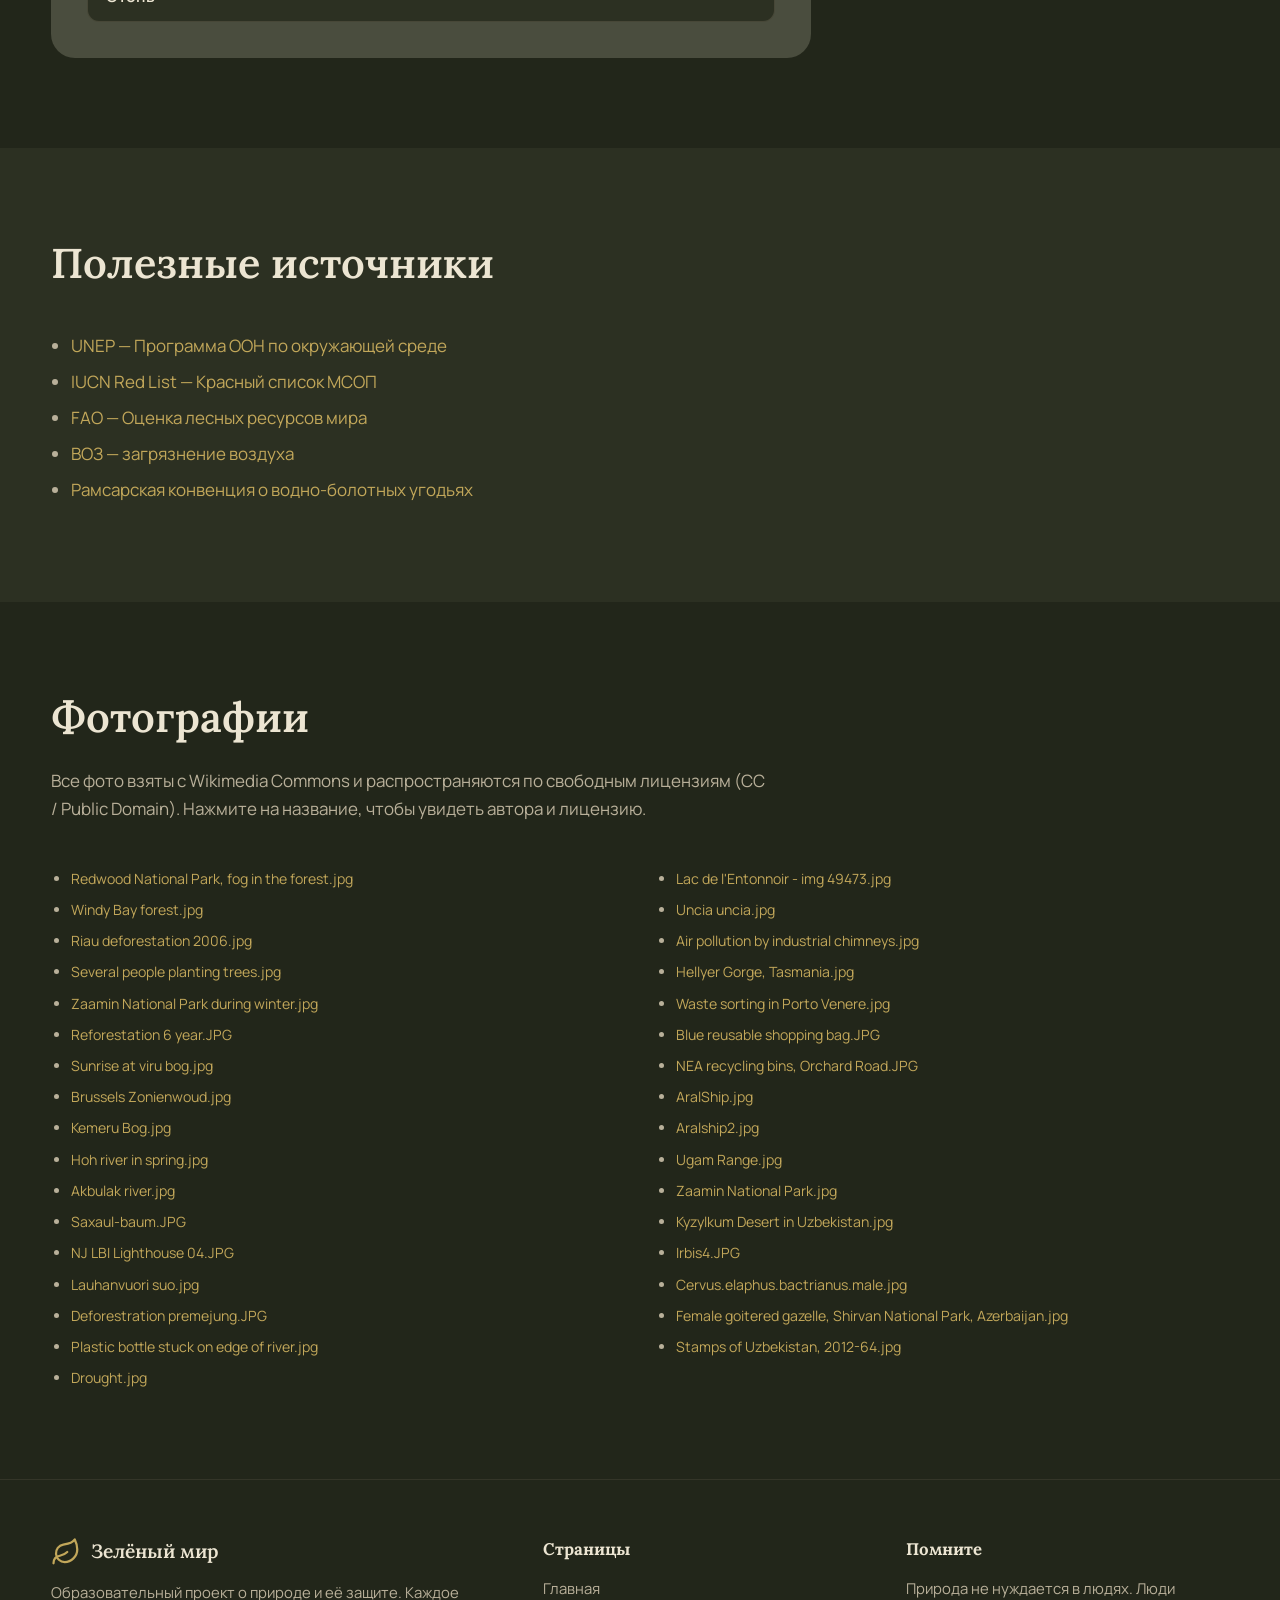
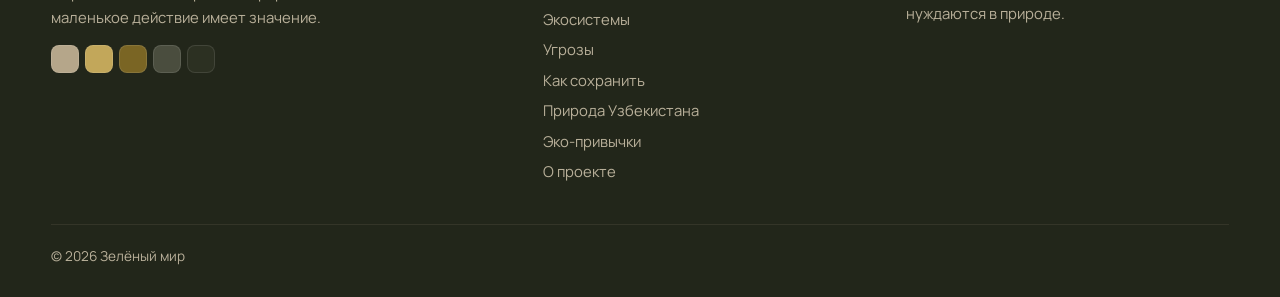
==== commit b09493c7: "done" ====
--- a/about.html
+++ b/about.html
@@ -25,7 +25,7 @@
   </div>
 </header>
 <main>
-<section class="hero small">
+<section class="hero small photo" style="background-image:linear-gradient(180deg,rgba(34,38,26,.55) 0%,rgba(44,48,34,.72) 55%,#2C3022 100%),url(img/hero-about.jpg)">
   <div class="container hero-content">
     <span class="eyebrow"><span data-l="ru">О нас</span><span data-l="uz">Biz haqimizda</span></span>
     <h1 data-l="ru">О проекте</h1><h1 data-l="uz">Loyiha haqida</h1>
@@ -43,7 +43,7 @@
       <p data-l="ru">Сайт работает на двух языках — русском и узбекском, чтобы быть понятным всем жителям Узбекистана.</p><p data-l="uz">Sayt ikki tilda — rus va oʻzbek tillarida ishlaydi, shunda Oʻzbekistonning barcha aholisi uchun tushunarli boʻladi.</p>
       <p data-l="ru">Цвета сайта взяты из настоящего мшистого леса — оттенки болота, мха и старой коры.</p><p data-l="uz">Sayt ranglari haqiqiy moxli oʻrmondan olingan — botqoq, mox va eski poʻstloq tuslari.</p>
     </div>
-    <div class="panel reveal"><svg class="icon" viewBox="0 0 24 24" aria-hidden="true"><path d="M11 20A7 7 0 0 1 9.8 6.1C15.5 5 17 4.48 19 2c1 2 2 4.18 2 8 0 5.5-4.78 10-10 10Z"/><path d="M2 21c0-3 1.85-5.36 5.08-6C9.5 14.52 12 13 13 12"/></svg></div>
+    <div class="panel photo reveal"><img src="img/hero-about.jpg" alt="Болото на рассвете" loading="lazy"></div>
   </div>
 </section>
 <section class="block alt">
@@ -63,7 +63,9 @@
       <li><a href="https://www.ramsar.org/" target="_blank" rel="noopener"><span data-l="ru">Рамсарская конвенция о водно-болотных угодьях</span><span data-l="uz">Suv-botqoq yerlari toʻgʻrisidagi Ramsar konvensiyasi</span></a></li>
     </ul>
   </div>
-</section>
+</section><section class="block alt"><div class="container">
+  <div class="section-head reveal"><h2 data-l="ru">Фотографии</h2><h2 data-l="uz">Fotosuratlar</h2><p data-l="ru">Все фото взяты с Wikimedia Commons и распространяются по свободным лицензиям (CC / Public Domain). Нажмите на название, чтобы увидеть автора и лицензию.</p><p data-l="uz">Barcha fotosuratlar Wikimedia Commons saytidan olingan va erkin litsenziyalar (CC / Public Domain) asosida tarqatiladi. Muallif va litsenziyani koʻrish uchun nomini bosing.</p></div>
+  <ul class="sources credits"><li><a href="https://commons.wikimedia.org/wiki/File:Redwood_National_Park,_fog_in_the_forest.jpg" target="_blank" rel="noopener">Redwood National Park, fog in the forest.jpg</a></li><li><a href="https://commons.wikimedia.org/wiki/File:Windy_Bay_forest.jpg" target="_blank" rel="noopener">Windy Bay forest.jpg</a></li><li><a href="https://commons.wikimedia.org/wiki/File:Riau_deforestation_2006.jpg" target="_blank" rel="noopener">Riau deforestation 2006.jpg</a></li><li><a href="https://commons.wikimedia.org/wiki/File:Several_people_planting_trees.jpg" target="_blank" rel="noopener">Several people planting trees.jpg</a></li><li><a href="https://commons.wikimedia.org/wiki/File:Zaamin_National_Park_during_winter.jpg" target="_blank" rel="noopener">Zaamin National Park during winter.jpg</a></li><li><a href="https://commons.wikimedia.org/wiki/File:Reforestation_6_year.JPG" target="_blank" rel="noopener">Reforestation 6 year.JPG</a></li><li><a href="https://commons.wikimedia.org/wiki/File:Sunrise_at_viru_bog.jpg" target="_blank" rel="noopener">Sunrise at viru bog.jpg</a></li><li><a href="https://commons.wikimedia.org/wiki/File:Brussels_Zonienwoud.jpg" target="_blank" rel="noopener">Brussels Zonienwoud.jpg</a></li><li><a href="https://commons.wikimedia.org/wiki/File:Kemeru_Bog.jpg" target="_blank" rel="noopener">Kemeru Bog.jpg</a></li><li><a href="https://commons.wikimedia.org/wiki/File:Hoh_river_in_spring.jpg" target="_blank" rel="noopener">Hoh river in spring.jpg</a></li><li><a href="https://commons.wikimedia.org/wiki/File:Akbulak_river.jpg" target="_blank" rel="noopener">Akbulak river.jpg</a></li><li><a href="https://commons.wikimedia.org/wiki/File:Saxaul-baum.JPG" target="_blank" rel="noopener">Saxaul-baum.JPG</a></li><li><a href="https://commons.wikimedia.org/wiki/File:NJ_LBI_Lighthouse_04.JPG" target="_blank" rel="noopener">NJ LBI Lighthouse 04.JPG</a></li><li><a href="https://commons.wikimedia.org/wiki/File:Lauhanvuori_suo.jpg" target="_blank" rel="noopener">Lauhanvuori suo.jpg</a></li><li><a href="https://commons.wikimedia.org/wiki/File:Deforestration_premejung.JPG" target="_blank" rel="noopener">Deforestration premejung.JPG</a></li><li><a href="https://commons.wikimedia.org/wiki/File:Plastic_bottle_stuck_on_edge_of_river.jpg" target="_blank" rel="noopener">Plastic bottle stuck on edge of river.jpg</a></li><li><a href="https://commons.wikimedia.org/wiki/File:Drought.jpg" target="_blank" rel="noopener">Drought.jpg</a></li><li><a href="https://commons.wikimedia.org/wiki/File:Lac_de_l'Entonnoir_-_img_49473.jpg" target="_blank" rel="noopener">Lac de l'Entonnoir - img 49473.jpg</a></li><li><a href="https://commons.wikimedia.org/wiki/File:Uncia_uncia.jpg" target="_blank" rel="noopener">Uncia uncia.jpg</a></li><li><a href="https://commons.wikimedia.org/wiki/File:Air_pollution_by_industrial_chimneys.jpg" target="_blank" rel="noopener">Air pollution by industrial chimneys.jpg</a></li><li><a href="https://commons.wikimedia.org/wiki/File:Hellyer_Gorge,_Tasmania.jpg" target="_blank" rel="noopener">Hellyer Gorge, Tasmania.jpg</a></li><li><a href="https://commons.wikimedia.org/wiki/File:Waste_sorting_in_Porto_Venere.jpg" target="_blank" rel="noopener">Waste sorting in Porto Venere.jpg</a></li><li><a href="https://commons.wikimedia.org/wiki/File:Blue_reusable_shopping_bag.JPG" target="_blank" rel="noopener">Blue reusable shopping bag.JPG</a></li><li><a href="https://commons.wikimedia.org/wiki/File:NEA_recycling_bins,_Orchard_Road.JPG" target="_blank" rel="noopener">NEA recycling bins, Orchard Road.JPG</a></li><li><a href="https://commons.wikimedia.org/wiki/File:AralShip.jpg" target="_blank" rel="noopener">AralShip.jpg</a></li><li><a href="https://commons.wikimedia.org/wiki/File:Aralship2.jpg" target="_blank" rel="noopener">Aralship2.jpg</a></li><li><a href="https://commons.wikimedia.org/wiki/File:Ugam_Range.jpg" target="_blank" rel="noopener">Ugam Range.jpg</a></li><li><a href="https://commons.wikimedia.org/wiki/File:Zaamin_National_Park.jpg" target="_blank" rel="noopener">Zaamin National Park.jpg</a></li><li><a href="https://commons.wikimedia.org/wiki/File:Kyzylkum_Desert_in_Uzbekistan.jpg" target="_blank" rel="noopener">Kyzylkum Desert in Uzbekistan.jpg</a></li><li><a href="https://commons.wikimedia.org/wiki/File:Irbis4.JPG" target="_blank" rel="noopener">Irbis4.JPG</a></li><li><a href="https://commons.wikimedia.org/wiki/File:Cervus.elaphus.bactrianus.male.jpg" target="_blank" rel="noopener">Cervus.elaphus.bactrianus.male.jpg</a></li><li><a href="https://commons.wikimedia.org/wiki/File:Female_goitered_gazelle,_Shirvan_National_Park,_Azerbaijan.jpg" target="_blank" rel="noopener">Female goitered gazelle, Shirvan National Park, Azerbaijan.jpg</a></li><li><a href="https://commons.wikimedia.org/wiki/File:Stamps_of_Uzbekistan,_2012-64.jpg" target="_blank" rel="noopener">Stamps of Uzbekistan, 2012-64.jpg</a></li></ul></div></section>
 </main>
 <footer class="footer">
   <div class="container">
--- a/css/style.css
+++ b/css/style.css
@@ -255,3 +255,20 @@
   .checklist { grid-template-columns: 1fr; }
   .quiz { padding: 24px; }
 }
+
+/* ===== Фотографии ===== */
+.hero.photo { background-size: cover; background-position: center; background-repeat: no-repeat; }
+.hero.photo .forest { opacity: .55; }
+.card.has-img { padding-top: 0; overflow: hidden; }
+.card-img {
+  width: calc(100% + 60px); max-width: none; height: 200px; object-fit: cover;
+  margin: 0 -30px 22px; filter: saturate(.8) sepia(.12);
+  transition: transform .5s, filter .5s;
+}
+.card.has-img:hover .card-img { transform: scale(1.04); filter: saturate(1) sepia(0); }
+.panel.photo { background: var(--bog); padding: 0; }
+.panel.photo img { width: 100%; height: 100%; min-height: 340px; object-fit: cover; position: absolute; inset: 0; filter: saturate(.85) sepia(.1); }
+.wide-img { width: 100%; height: 260px; object-fit: cover; border-radius: var(--radius); margin-bottom: 26px; filter: saturate(.85) sepia(.1); }
+.credits { columns: 2; column-gap: 32px; font-size: .88rem; }
+.credits li { break-inside: avoid; word-break: break-word; }
+@media (max-width: 800px) { .credits { columns: 1; } }
